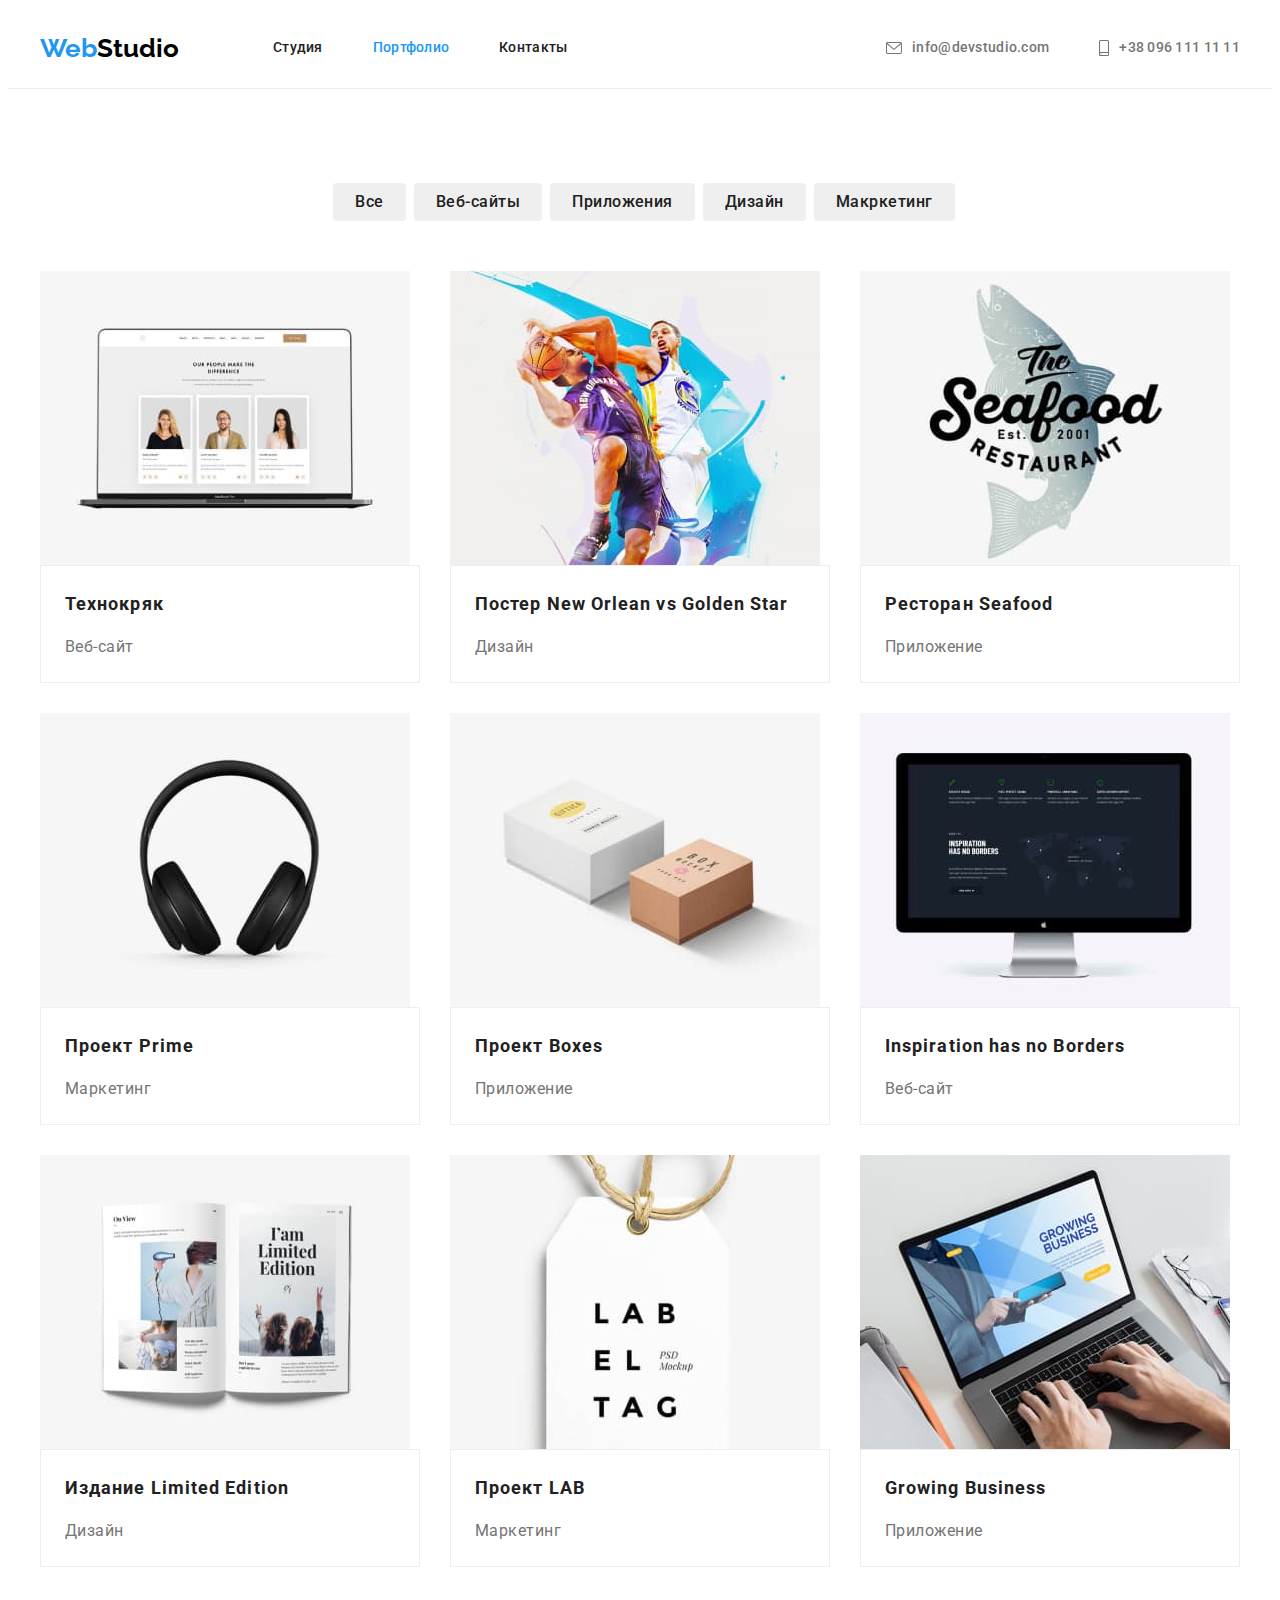
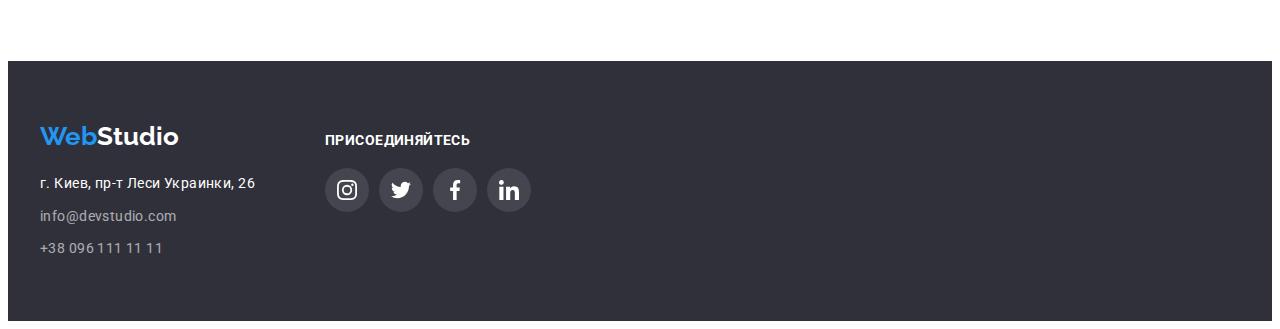
==== portfolio.html @ 66e165e0 "add files" ====
<!DOCTYPE html>
<html lang="ru">

<head>
    <meta charset="UTF-8">
    <meta http-equiv="X-UA-Compatible" content="IE=edge">
    <meta name="viewport" content="width=device-width, initial-scale=1.0">
    <title>Портфолио</title>
    <link rel="preconnect" href="https://fonts.googleapis.com">
    <link rel="preconnect" href="https://fonts.gstatic.com" crossorigin>
    <link
        href="https://fonts.googleapis.com/css2?family=Raleway:wght@700&family=Roboto:wght@400;500;700;900&display=swap"
        rel="stylesheet">
    <link rel="stylesheet" href="https://cdnjs.cloudflare.com/ajax/libs/modern-normalize/1.1.0/modern-normalize.min.css"
        integrity="sha512-wpPYUAdjBVSE4KJnH1VR1HeZfpl1ub8YT/NKx4PuQ5NmX2tKuGu6U/JRp5y+Y8XG2tV+wKQpNHVUX03MfMFn9Q=="
        crossorigin="anonymous" referrerpolicy="no-referrer" />
    <link rel="stylesheet" href="./css/styles.css">
</head>

<header class="header">
    <div class="container header-container">
        <nav class="navigation">
            <a href="./index.html" class="logo link"><span class="logo-blue">Web</span>Studio</a>
            <ul class="nav-list list">
                <li class="nav-list-item"><a href="./index.html" class="nav-list-link link">Студия</a></li>
                <li class="nav-list-item"><a href="./portfolio.html" class="nav-list-link link current">Портфолио</a>
                </li>
                <li class="nav-list-item"><a href="" class="nav-list-link link">Контакты</a></li>
            </ul>
        </nav>
        <ul class="contacts-list list">
            <li class="contacts-list-item"><a class="contacts-list-link link mail" href="mailto:info@devstudio.com">
                    <svg class="icon-contacts" width="16" height="12">
                        <use href="./images/sprite.svg#e-mail"></use>
                    </svg>info@devstudio.com</a></li>
            <li class="contacts-list-item"><a class="contacts-list-link link" href="tel:+380961111111">
                    <svg class="icon-contacts" width="10" height="16">
                        <use href="./images/sprite.svg#smartphone"></use>
                    </svg>
                    +38 096 111
                    11
                    11</a></li>
        </ul>
    </div>
</header>
<main class="portfolio-page">
    <section class="portfolio section">
        <div class="portfolio container">
            <h1 class="main-title visually-hidden">Портфолио</h1>
            <div class="portfolio-filtr">
                <ul class="portfolio-filtr-list list">
                    <li class="portfolio-filtr-list-item"><button class="filter-button button"
                            type="button">Все</button>
                    </li>
                    <li class="portfolio-filtr-list-item"><button class="filter-button button"
                            type="button">Веб-сайты</button>
                    </li>
                    <li class="portfolio-filtr-list-item"><button class="filter-button button"
                            type="button">Приложения</button>
                    </li>
                    <li class="portfolio-filtr-list-item"><button class="filter-button button"
                            type="button">Дизайн</button>
                    </li>
                    <li class="portfolio-filtr-list-item"><button class="filter-button button"
                            type="button">Макркетинг</button>
                    </li>
                </ul>
            </div>
            <div class="portfolio-content">
                <ul class="portfolio-list list">
                    <li class="portfolio-list-item">
                        <a href="" class="portfolio-list-link link">
                            <img class="portfolio-img" src="./images/portfolio-01.jpg" alt="Ноутбук" width="370"
                                height="294">
                            <div class="portfolio-content-wrapper">
                                <h2 class="portfolio-subtitle">Технокряк</h2>
                                <p class="portfolio-description">Веб-сайт</p>
                            </div>
                        </a>
                    </li>
                    <li class="portfolio-list-item">
                        <a href="" class="portfolio-list-link link">
                            <img class="portfolio-img" src="./images/portfolio-02.jpg"
                                alt="Постер с двумя баскетболистами" width="370" height="294">
                            <div class="portfolio-content-wrapper">
                                <h2 class="portfolio-subtitle">Постер <span lang="en">New Orlean vs Golden Star</span>
                                </h2>
                                <p class="portfolio-description">Дизайн</p>
                            </div>
                        </a>


                    </li>
                    <li class="portfolio-list-item">
                        <a href="" class="portfolio-list-link link">
                            <img class="portfolio-img" src="./images/portfolio-03.jpg" alt="Логотип рыбного ресторана"
                                width="370" height="294">
                            <div class="portfolio-content-wrapper">
                                <h2 class="portfolio-subtitle">Ресторан <span lang="en">Seafood</span> </h2>
                                <p class="portfolio-description">Приложение</p>
                            </div>
                        </a>


                    </li>
                    <li class="portfolio-list-item">
                        <a href="" class="portfolio-list-link link">
                            <img class="portfolio-img" src="./images/portfolio-04.jpg" alt="Наушники" width="370"
                                height="294">
                            <div class="portfolio-content-wrapper">
                                <h2 class="portfolio-subtitle">Проект <span lang="en">Prime</span></h2>
                                <p class="portfolio-description">Маркетинг</p>
                            </div>
                        </a>
                    </li>
                    <li class="portfolio-list-item">
                        <a href="" class="portfolio-list-link link">
                            <img class="portfolio-img" src="./images/portfolio-05.jpg" alt="Две картонные коробки"
                                width="370" height="294">
                            <div class="portfolio-content-wrapper">
                                <h2 class="portfolio-subtitle">Проект <span lang="en">Boxes</span></h2>
                                <p class="portfolio-description">Приложение</p>
                            </div>
                        </a>
                    </li>
                    <li class="portfolio-list-item">
                        <a href="" class="portfolio-list-link link">
                            <img class="portfolio-img" src="./images/portfolio-06.jpg" alt="Монитор" width="370"
                                height="294">

                            <div class="portfolio-content-wrapper">
                                <h2 class="portfolio-subtitle" lang="en">Inspiration has no Borders</h2>
                                <p class="portfolio-description"> Веб-сайт</p>
                            </div>
                        </a>
                    </li>
                    <li class="portfolio-list-item">
                        <a href="" class="portfolio-list-link link">
                            <img class="portfolio-img" src="./images/portfolio-07.jpg" alt="Раскрытый журнал"
                                width="370" height="294">
                            <div class="portfolio-content-wrapper">
                                <h2 class="portfolio-subtitle">Издание <span lang="en">Limited Edition</span></h2>
                                <p class="portfolio-description">Дизайн</p>
                            </div>
                        </a>
                    </li>
                    <li class="portfolio-list-item">
                        <a href="" class="portfolio-list-link link">
                            <img class="portfolio-img" src="./images/portfolio-08.jpg" alt="Этикетка" width="370"
                                height="294">
                            <div class="portfolio-content-wrapper">
                                <h2 class="portfolio-subtitle">Проект <span lang="en">LAB</span> </h2>
                                <p class="portfolio-description">Маркетинг</p>
                            </div>
                        </a>
                    </li>
                    <li class="portfolio-list-item">
                        <a href="" class="portfolio-list-link link">
                            <img class="portfolio-img" src="./images/portfolio-09.jpg"
                                alt="Мужские руки печатают на ноутбуке" width="370" height="294">
                            <div class="portfolio-content-wrapper">
                                <h2 class="portfolio-subtitle" lang="en">Growing Business</h2>
                                <p class="portfolio-description">Приложение</p>
                            </div>
                        </a>
                    </li>
                </ul>
            </div>
        </div>
    </section>
</main>
<footer class="footer">
    <div class="footer-container container">
        <div class="contact-container">
            <a href="./index.html" class="logo-footer link"><span class="logo-blue">Web</span>Studio</a>
            <address class="address">
                <ul class="address-list list">
                    <li class="address-list-item">
                        <a class="address-list-link link" href="https://goo.gl/maps/PEtUD6FRup9HMeJw8" target="_blank"
                            rel="noopener noreferrer">г. Киев,
                            пр-т Леси Украинки, 26</a>
                    </li>
                    <li class="footer-list-item"><a class="address-list-link link address-opacity"
                            href="mailto:info@devstudio.com">info@devstudio.com</a></li>
                    <li class="footer-list-item"><a class="address-list-link link address-opacity"
                            href="tel:+380961111111">+38 096 111 11 11</a></li>
                </ul>
            </address>
        </div>
        <div class="join-us-container">
            <h2 class="join-us-title title">Присоединяйтесь</h2>
            <ul class="join-us-list list">
                <li class="join-us-list-item">
                    <a href="" class="join-us-list-link">
                        <svg class="icon-join-us" width="20" height="20">
                            <use href="./images/sprite.svg#instagram"></use>
                        </svg>
                    </a>
                </li>
                <li class="join-us-list-item">
                    <a href="" class="join-us-list-link">
                        <svg class="icon-join-us" width="20" height="20">
                            <use href="./images/sprite.svg#twitter"></use>
                        </svg>
                    </a>
                </li>
                <li class="join-us-list-item">
                    <a href="" class="join-us-list-link">
                        <svg class="icon-join-us" width="20" height="20">
                            <use href="./images/sprite.svg#facebook"></use>
                        </svg>
                    </a>
                </li>
                <li class="join-us-list-item">
                    <a href="" class="join-us-list-link">
                        <svg class="icon-join-us" width="20" height="20">
                            <use href="./images/sprite.svg#linkedin"></use>
                        </svg>
                    </a>
                </li>
            </ul>
        </div>
    </div>
</footer>
</body>

</html>
---- css/styles.css ----
:root {
    --primary-font-family: 'Roboto', sans-serif;
    --secondary-font-famile: 'Raleway', sans-serif;
    --primary-txt-color: #757575;
    --title-txt-color: #212121;
    --primary-white-color: #ffffff;
    --accent-color: #2196f3;
    --button-hover: #188ce8;
    --primary-black-color: #000;
    --bg-color-hero-footer: #2f303a;
    --secondary-bg-color: #f5f4fa;
    --main-icon-color: #afb1b8;
}
body {
    font-family: 'Roboto', sans-serif;
    color: var(--primary-txt-color);
}
h1,
h2,
h3,
h4,
h5,
h6,
p {
    margin-top: 0;
    margin-bottom: 0;
}

ul,
ol {
    margin-top: 0;
    margin-bottom: 0;
    padding-left: 0;
}

img {
    display: block;
    max-width: 100%;
    height: auto;
}

.link {
    text-decoration: none;
}
.list {
    list-style: none;
}
.section {
    padding-top: 94px;
    padding-bottom: 94px;
}
.container {
    width: 1200px;
    padding-left: 15px;
    padding-right: 15px;
    margin-left: auto;
    margin-right: auto;
}
.button {
    font-family: inherit;
    cursor: pointer;
    border-style: none;
    border-radius: 4px;
}

.header {
    background-color: var(--primary-white-color);
    padding-top: 24px;
    padding-bottom: 24px;
    border-bottom: 1px solid #ececec;
}

.header-container {
    display: flex;
    align-items: center;
}
.logo {
    font-family: Raleway;
    font-weight: 700;
    font-size: 26px;
    line-height: 1.19;
    color: var(--primary-black-color);
    margin-right: 94px;
}
.logo-blue {
    color: var(--accent-color);
}
.navigation {
    display: flex;
    align-items: center;
}
.nav-list {
    display: flex;
    align-items: center;
}

.nav-list-item:not(:last-child) {
    margin-right: 50px;
}
.nav-list-link {
    display: block;
    padding-top: 8px;
    padding-bottom: 8px;
    font-weight: 500;
    font-size: 14px;
    line-height: 1.14;
    letter-spacing: 0.02em;
    color: var(--title-txt-color);
}
.nav-list-link:hover,
.nav-list-link:focus {
    color: var(--accent-color);
}
.current {
    color: var(--accent-color);
}
.contacts-list {
    display: flex;
    align-items: center;
    margin-left: auto;
}
.contacts-list-item:not(:last-child) {
    margin-right: 50px;
}
.contacts-list-link {
    display: flex;
    justify-content: center;
    align-items: center;
    padding-top: 8px;
    padding-bottom: 8px;
    font-weight: 500;
    font-size: 14px;
    line-height: 1.14;
    letter-spacing: 0.02em;
    color: var(--primary-txt-color);
}
.contacts-list-link:hover,
.contacts-list-link:focus {
    color: var(--accent-color);
}
.icon-contacts {
    margin-right: 10px;
    fill: currentColor;
}
.icon-contacts:hover,
.icon-contacts:focus {
    fill: currentColor;
}

.hero-section {
    background-image: linear-gradient(rgba(47, 48, 58, 0.4), rgba(47, 48, 58, 0.4)),
        url('../images/bg-hero.jpg');
    background-color: #c4c4c4;
    background-size: 1600px 600px;
    background-position: center;
    background-repeat: no-repeat;
    padding-top: 200px;
    padding-bottom: 200px;
}

.main-title {
    margin-left: auto;
    margin-right: auto;
    margin-bottom: 30px;
    max-width: 700px;
    font-weight: 900;
    font-size: 44px;
    line-height: 1.36;
    text-align: center;
    letter-spacing: 0.06em;
    text-transform: uppercase;
    color: var(--primary-white-color);
    background-color: var(--bg--hero-footer);
}
.modal-button {
    display: flex;
    margin-left: auto;
    margin-right: auto;
    min-width: 200px;
    padding: 10px 32px;
    font-weight: 700;
    font-size: 16px;
    line-height: 1.87;
    align-items: center;
    text-align: center;
    letter-spacing: 0.06em;
    background-color: var(--accent-color);
    color: var(--primary-white-color);
}
.modal-button:hover,
.modal-button:focus {
    background-color: var(--button-hover);
}
.title {
    margin-bottom: 50px;
    font-weight: 700;
    font-size: 36px;
    line-height: 1.17;
    text-align: center;
    letter-spacing: 0.03em;
    color: var(--title-txt-color);
}
.visually-hidden {
    position: absolute;
    width: 1px;
    height: 1px;
    margin: -1px;
    border: 0;
    padding: 0;
    white-space: nowrap;
    clip-path: inset(100%);
    clip: rect(0 0 0 0);
    overflow: hidden;
}
.advantages.section {
    padding-bottom: 0;
}

.advantages-list {
    display: flex;
    flex-direction: row;
    flex-wrap: wrap;
}
.advantages-icon-container {
    display: flex;
    align-items: center;
    justify-content: center;
    margin-bottom: 30px;
    width: 270px;
    height: 120px;
    background-color: var(--secondary-bg-color);
}
.advantages-icon-container:not(:last-child) {
    margin-right: 30px;
}
.icon-advantages {
    padding-right: auto;
    padding-left: auto;
}
.advantages-list-item {
    max-width: 270px;
    flex-basis: calc((100% - 30px) / 4);
}
.advantages-list-item:not(:last-child) {
    margin-right: 30px;
}

.advantages-subtitle {
    margin-bottom: 10px;
    font-weight: 700;
    font-size: 14px;
    line-height: 1.14;
    letter-spacing: 0.03em;
    text-transform: uppercase;
    color: var(--title-txt-color);
}
.advantages-description {
    font-size: 14px;
    line-height: 1.71;
    letter-spacing: 0.03em;
}

.employment-list {
    display: flex;
    flex-direction: row;
}
.employment-list-item {
    flex-basis: calc((100% - 30px) / 3);
}
.employment-list-item:not(:last-child) {
    margin-right: 30px;
}
.team {
    background-color: var(--secondary-bg-color);
}

.team-list {
    display: flex;
    flex-direction: row;
}
.team-list-item {
    flex-basis: calc((100% - 30px) / 4);
}
.team-list-item:not(:last-child) {
    margin-right: 30px;
}
.team-content-wrapper {
    padding-top: 30px;
    padding-bottom: 30px;
    padding-left: 32px;
    padding-right: 32px;
    background: #ffffff;
    box-shadow: 0px 1px 3px #0000001f, 0px 1px 1px #00000024, 0px 2px 1px #00000033;
    border-radius: 0px 0px 4px 4px;
}
.team-subtitle {
    margin-bottom: 10px;
    font-weight: 500;
    font-size: 16px;
    line-height: 1.19;
    text-align: center;
    letter-spacing: 0.03em;
    color: var(--title-txt-color);
}
.team-description {
    padding-bottom: 16px;
    font-size: 16px;
    line-height: 1.19;
    text-align: center;
    letter-spacing: 0.03em;
}
.social-list {
    display: flex;
    justify-content: space-between;
}
.social-list-link {
    display: flex;
    align-items: center;
    justify-content: center;
    width: 44px;
    height: 44px;
    background-color: #ffffff;
    border-radius: 50%;
}

.social-list-icon {
    fill: var(--main-icon-color);
}

.social-list-link:hover,
.social-list-link:focus {
    background-color: var(--accent-color);
}

.social-list-link:hover .social-list-icon,
.social-list-link:focus .social-list-icon {
    fill: var(--primary-white-color);
}
.clients-list {
    display: flex;
    flex-wrap: nowrap;
    justify-content: space-between;
}
.clients-list-link {
    display: flex;
    align-items: center;
    justify-content: center;
    width: 170px;
    height: 92px;
    border: 1px solid var(--main-icon-color);
    border-radius: 4px;
}
.icon-clients {
    fill: var(--main-icon-color);
}
.clients-list-link:hover,
.clients-list-link:focus {
    border-color: var(--accent-color);
}
.clients-list-link:hover .icon-clients,
.clients-list-link:focus .icon-clients {
    fill: var(--accent-color);
}
.footer {
    padding-top: 60px;
    padding-bottom: 60px;
    background-color: var(--bg-color-hero-footer);
}
.footer-container {
    display: flex;
    justify-content: flex-start;
    align-items: baseline;
}

.logo-footer {
    font-family: Raleway;
    font-weight: 700;
    font-size: 26px;
    line-height: 1.19;
    color: var(--primary-white-color);
}
.logo-footer .logo-blue {
    display: inline-block;
    margin-bottom: 20px;
}
.address-list-link {
    font-style: normal;
    font-size: 14px;
    line-height: 171%;
    letter-spacing: 0.03em;
    color: var(--primary-white-color);
}
.address-list-item,
.footer-list-item:not(:last-child) {
    margin-bottom: 9px;
}
.address-opacity {
    opacity: 60%;
}
.address-list-link:hover,
.address-list-link:focus {
    color: var(--accent-color);
}
.contact-container {
    padding-right: 70px;
}
.join-us-title {
    display: flex;
    margin-bottom: 0;
    margin-top: 0;
    padding-bottom: 20px;
    color: var(--primary-white-color);
    font-size: 14px;
    line-height: 1.17;
    text-transform: uppercase;
}
.join-us-list {
    display: flex;
    /* justify-content: space-between; */
}
.join-us-list-link {
    display: flex;
    align-items: center;
    justify-content: center;
    width: 44px;
    height: 44px;
    background-color: rgba(255, 255, 255, 0.1);
    border-radius: 50%;
}
.join-us-list-item:not(:last-child) {
    padding-right: 10px;
}
.icon-join-us {
    fill: var(--primary-white-color);
}
.join-us-list-link:hover,
.join-us-list-link:focus {
    background-color: var(--accent-color);
}
.portfolio-filtr {
    margin-bottom: 50px;
}
.portfolio-filtr-list {
    display: flex;
    flex-direction: row;
    justify-content: center;
    align-items: center;
}
.portfolio-filtr-list-item {
    margin-left: 8px;
}
.filter-button {
    padding: 6px 22px;
    font-weight: 500;
    font-size: 16px;
    line-height: 1.62;
    text-align: center;
    letter-spacing: 0.03em;
    color: var(--title-txt-color);
}
.filter-button:hover,
.filter-button:focus {
    background-color: var(--accent-color);
    color: var(--primary-white-color);
    box-shadow: 0px 3px 1px rgba(0, 0, 0, 0.1), 0px 1px 2px rgba(0, 0, 0, 0.08),
        0px 2px 2px rgba(0, 0, 0, 0.12);
}
.portfolio-list {
    display: flex;
    flex-wrap: wrap;
    flex-direction: row;
    margin-bottom: -30px;
    margin-right: -30px;
}
.portfolio-list-link {
    display: block;
    cursor: pointer;
}
.portfolio-list-link:hover,
.portfolio-list-link:focus {
    border: 1px solid #eeeeee;
    box-sizing: border-box;
    box-shadow: 0px 1px 1px rgba(0, 0, 0, 0.12), 0px 4px 4px rgba(0, 0, 0, 0.06),
        1px 4px 6px rgba(0, 0, 0, 0.16);
}
.portfolio-list-item {
    flex-basis: calc((100% - 90px) / 3);
    margin-right: 30px;
    margin-bottom: 30px;
}

.portfolio-content-wrapper {
    padding: 20px 24px;
    border: 1px solid #eeeeee;
    box-sizing: border-box;
}
.portfolio-subtitle {
    margin-bottom: 10px;
    font-weight: 700;
    font-size: 18px;
    line-height: 2;
    letter-spacing: 0.06em;
    color: var(--title-txt-color);
}
.portfolio-description {
    font-size: 16px;
    line-height: 1.87;
    letter-spacing: 0.03em;
    color: var(--primary-txt-color);
}
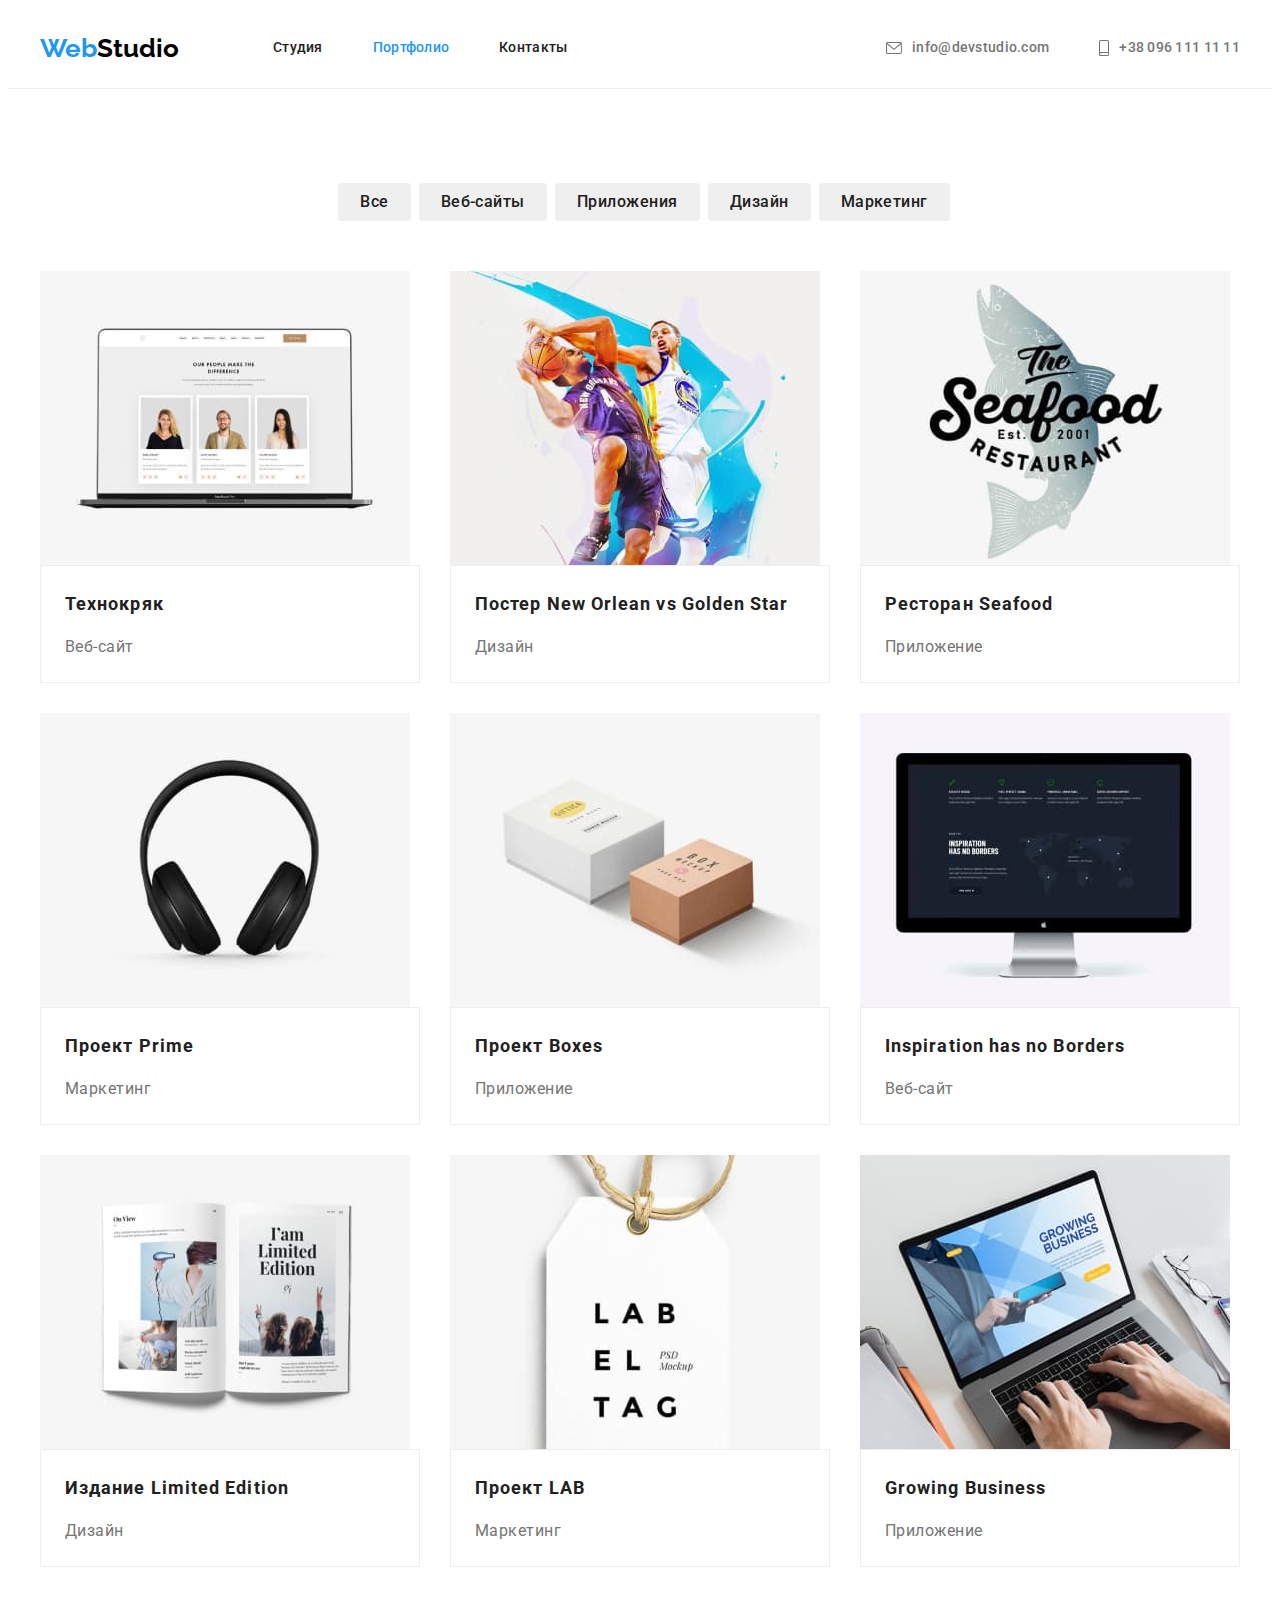
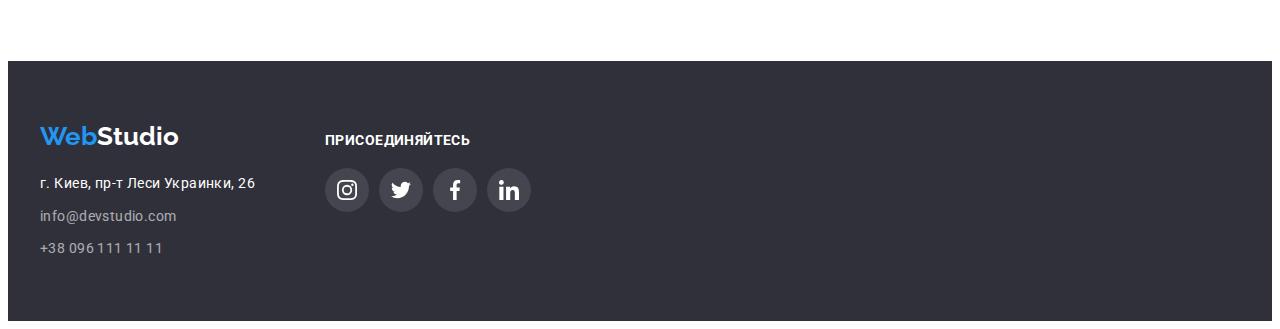
==== commit fb608904: "hw-5  add modal, animation" ====
--- a/portfolio.html
+++ b/portfolio.html
@@ -62,7 +62,7 @@
                             type="button">Дизайн</button>
                     </li>
                     <li class="portfolio-filtr-list-item"><button class="filter-button button"
-                            type="button">Макркетинг</button>
+                            type="button">Маркетинг</button>
                     </li>
                 </ul>
             </div>
--- a/css/styles.css
+++ b/css/styles.css
@@ -106,6 +106,7 @@
     line-height: 1.14;
     letter-spacing: 0.02em;
     color: var(--title-txt-color);
+    transition: color 250ms cubic-bezier(0.4, 0, 0.2, 1);
 }
 .nav-list-link:hover,
 .nav-list-link:focus {
@@ -133,6 +134,7 @@
     line-height: 1.14;
     letter-spacing: 0.02em;
     color: var(--primary-txt-color);
+    transition: color 250ms cubic-bezier(0.4, 0, 0.2, 1);
 }
 .contacts-list-link:hover,
 .contacts-list-link:focus {
@@ -186,6 +188,7 @@
     letter-spacing: 0.06em;
     background-color: var(--accent-color);
     color: var(--primary-white-color);
+    transition: background-color 250ms cubic-bezier(0.4, 0, 0.2, 1);
 }
 .modal-button:hover,
 .modal-button:focus {
@@ -321,6 +324,8 @@
     height: 44px;
     background-color: #ffffff;
     border-radius: 50%;
+    transition: background-color 250ms cubic-bezier(0.4, 0, 0.2, 1), 
+    fiil 250ms cubic-bezier(0.4, 0, 0.2, 1) ;
 }
 
 .social-list-icon {
@@ -349,9 +354,12 @@
     height: 92px;
     border: 1px solid var(--main-icon-color);
     border-radius: 4px;
+    transition: border-color 500ms cubic-bezier(0.4, 0, 0.2, 1);
 }
 .icon-clients {
     fill: var(--main-icon-color);
+    transition: fill 250ms cubic-bezier(0.4, 0, 0.2, 1);
+    
 }
 .clients-list-link:hover,
 .clients-list-link:focus {
@@ -389,6 +397,7 @@
     line-height: 171%;
     letter-spacing: 0.03em;
     color: var(--primary-white-color);
+    transition: color 250ms cubic-bezier(0.4, 0, 0.2, 1);
 }
 .address-list-item,
 .footer-list-item:not(:last-child) {
@@ -426,6 +435,7 @@
     height: 44px;
     background-color: rgba(255, 255, 255, 0.1);
     border-radius: 50%;
+    transition: background-color 250ms cubic-bezier(0.4, 0, 0.2, 1);
 }
 .join-us-list-item:not(:last-child) {
     padding-right: 10px;
@@ -457,6 +467,8 @@
     text-align: center;
     letter-spacing: 0.03em;
     color: var(--title-txt-color);
+    transition: background-color 250ms cubic-bezier(0.4, 0, 0.2, 1),
+    color 250ms cubic-bezier(0.4, 0, 0.2, 1), box-shadow 250ms cubic-bezier(0.4, 0, 0.2, 1);
 }
 .filter-button:hover,
 .filter-button:focus {
@@ -475,6 +487,7 @@
 .portfolio-list-link {
     display: block;
     cursor: pointer;
+    transition: box-shadow 250ms cubic-bezier(0.4, 0, 0.2, 1);
 }
 .portfolio-list-link:hover,
 .portfolio-list-link:focus {
@@ -508,3 +521,49 @@
     letter-spacing: 0.03em;
     color: var(--primary-txt-color);
 }
+.backdrop {
+    position: fixed;
+    top: 0;
+    left: 0;
+    width: 100vw;
+    height: 100vh;
+    background-color:rgba(0, 0, 0, 0.2);
+    opacity: 1;
+       transition: opacity 500ms cubic-bezier(0.4, 0, 0.2, 1),
+    visibility 500ms cubic-bezier(0.4, 0, 0.2, 1);
+}
+.backdrop.is-hidden{
+    opacity: 0;
+    visibility: hidden;
+    pointer-events: none;
+    
+}
+.backdrop.is-hidden .modal{
+    transform: translate(-50%, -50%) scale(2);
+}
+.modal {
+    position: absolute;
+    top: 50%;
+    left: 50%;
+  
+    width: 528px;
+    height: 580px;
+    background-color: var(--primary-white-color);
+    transform: translate(-50%, -50%) scale(1);
+    transition: transform 500ms cubic-bezier(0.4, 0, 0.2, 1);
+}
+.modal-close-btn{
+    position: absolute;
+    top: 8px;
+    right: 8px;
+    display: flex;
+    justify-content: center;
+    align-items: center;
+    width: 30px;
+    height: 30px;
+    border-radius: 50%;
+    border: 1px solid rgba(0, 0, 0, 0.1);
+    background-color: transparent;
+    padding: 0;
+    cursor: pointer;
+}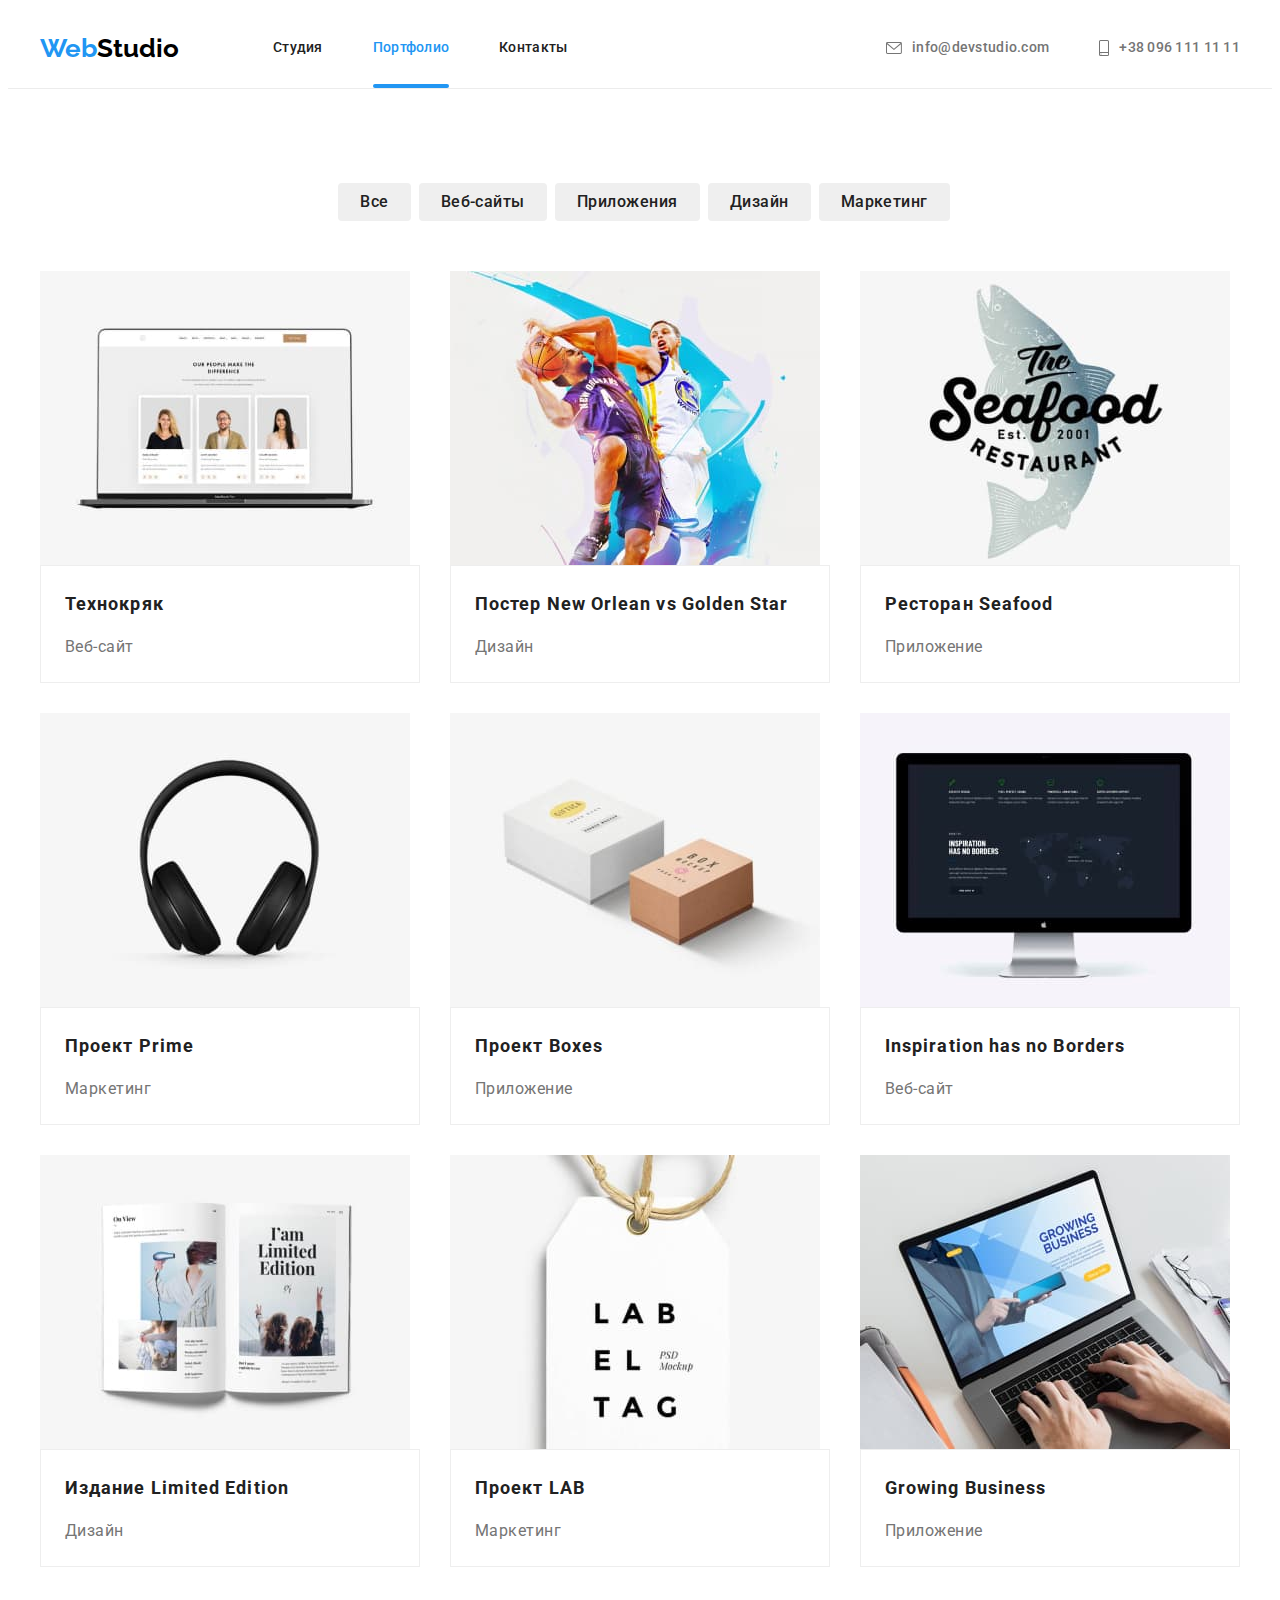
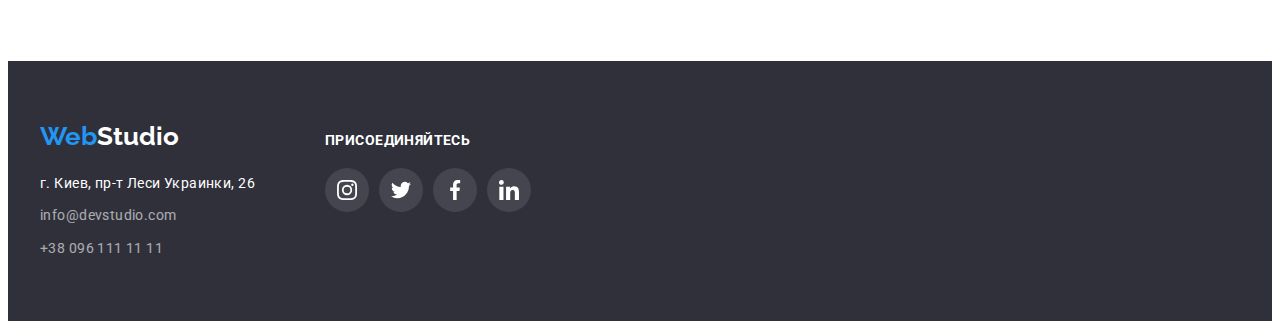
==== commit 575c5f07: "hw-5 ver 1.0" ====
--- a/portfolio.html
+++ b/portfolio.html
@@ -70,8 +70,14 @@
                 <ul class="portfolio-list list">
                     <li class="portfolio-list-item">
                         <a href="" class="portfolio-list-link link">
-                            <img class="portfolio-img" src="./images/portfolio-01.jpg" alt="Ноутбук" width="370"
-                                height="294">
+                            <div class="portfolio-list-link-wrapper">
+                                <img class="portfolio-img" src="./images/portfolio-01.jpg" alt="Ноутбук" width="370"
+                                    height="294">
+                                <p class="overlay-portfolio">Технокряк - это современная площадка распространения
+                                    коронавируса.
+                                    Компании используют эту платформу для цифрового шпионажа и атак на защищённые
+                                    сервера конкурентов. </p>
+                            </div>
                             <div class="portfolio-content-wrapper">
                                 <h2 class="portfolio-subtitle">Технокряк</h2>
                                 <p class="portfolio-description">Веб-сайт</p>
@@ -80,8 +86,14 @@
                     </li>
                     <li class="portfolio-list-item">
                         <a href="" class="portfolio-list-link link">
-                            <img class="portfolio-img" src="./images/portfolio-02.jpg"
-                                alt="Постер с двумя баскетболистами" width="370" height="294">
+                            <div class="portfolio-list-link-wrapper">
+                                <img class="portfolio-img" src="./images/portfolio-02.jpg"
+                                    alt="Постер с двумя баскетболистами" width="370" height="294">
+                                <p class="overlay-portfolio">Технокряк - это современная площадка распространения
+                                    коронавируса.
+                                    Компании используют эту платформу для цифрового шпионажа и атак на защищённые
+                                    сервера конкурентов. </p>
+                            </div>
                             <div class="portfolio-content-wrapper">
                                 <h2 class="portfolio-subtitle">Постер <span lang="en">New Orlean vs Golden Star</span>
                                 </h2>
@@ -93,8 +105,14 @@
                     </li>
                     <li class="portfolio-list-item">
                         <a href="" class="portfolio-list-link link">
-                            <img class="portfolio-img" src="./images/portfolio-03.jpg" alt="Логотип рыбного ресторана"
-                                width="370" height="294">
+                            <div class="portfolio-list-link-wrapper">
+                                <img class="portfolio-img" src="./images/portfolio-03.jpg"
+                                    alt="Логотип рыбного ресторана" width="370" height="294">
+                                <p class="overlay-portfolio">Технокряк - это современная площадка распространения
+                                    коронавируса.
+                                    Компании используют эту платформу для цифрового шпионажа и атак на защищённые
+                                    сервера конкурентов. </p>
+                            </div>
                             <div class="portfolio-content-wrapper">
                                 <h2 class="portfolio-subtitle">Ресторан <span lang="en">Seafood</span> </h2>
                                 <p class="portfolio-description">Приложение</p>
@@ -105,8 +123,14 @@
                     </li>
                     <li class="portfolio-list-item">
                         <a href="" class="portfolio-list-link link">
-                            <img class="portfolio-img" src="./images/portfolio-04.jpg" alt="Наушники" width="370"
-                                height="294">
+                            <div class="portfolio-list-link-wrapper">
+                                <img class="portfolio-img" src="./images/portfolio-04.jpg" alt="Наушники" width="370"
+                                    height="294">
+                                <p class="overlay-portfolio">Технокряк - это современная площадка распространения
+                                    коронавируса.
+                                    Компании используют эту платформу для цифрового шпионажа и атак на защищённые
+                                    сервера конкурентов. </p>
+                            </div>
                             <div class="portfolio-content-wrapper">
                                 <h2 class="portfolio-subtitle">Проект <span lang="en">Prime</span></h2>
                                 <p class="portfolio-description">Маркетинг</p>
@@ -115,8 +139,14 @@
                     </li>
                     <li class="portfolio-list-item">
                         <a href="" class="portfolio-list-link link">
-                            <img class="portfolio-img" src="./images/portfolio-05.jpg" alt="Две картонные коробки"
-                                width="370" height="294">
+                            <div class="portfolio-list-link-wrapper">
+                                <img class="portfolio-img" src="./images/portfolio-05.jpg" alt="Две картонные коробки"
+                                    width="370" height="294">
+                                <p class="overlay-portfolio">Технокряк - это современная площадка распространения
+                                    коронавируса.
+                                    Компании используют эту платформу для цифрового шпионажа и атак на защищённые
+                                    сервера конкурентов. </p>
+                            </div>
                             <div class="portfolio-content-wrapper">
                                 <h2 class="portfolio-subtitle">Проект <span lang="en">Boxes</span></h2>
                                 <p class="portfolio-description">Приложение</p>
@@ -125,9 +155,14 @@
                     </li>
                     <li class="portfolio-list-item">
                         <a href="" class="portfolio-list-link link">
-                            <img class="portfolio-img" src="./images/portfolio-06.jpg" alt="Монитор" width="370"
-                                height="294">
-
+                            <div class="portfolio-list-link-wrapper">
+                                <img class="portfolio-img" src="./images/portfolio-06.jpg" alt="Монитор" width="370"
+                                    height="294">
+                                <p class="overlay-portfolio">Технокряк - это современная площадка распространения
+                                    коронавируса.
+                                    Компании используют эту платформу для цифрового шпионажа и атак на защищённые
+                                    сервера конкурентов. </p>
+                            </div>
                             <div class="portfolio-content-wrapper">
                                 <h2 class="portfolio-subtitle" lang="en">Inspiration has no Borders</h2>
                                 <p class="portfolio-description"> Веб-сайт</p>
@@ -136,8 +171,14 @@
                     </li>
                     <li class="portfolio-list-item">
                         <a href="" class="portfolio-list-link link">
-                            <img class="portfolio-img" src="./images/portfolio-07.jpg" alt="Раскрытый журнал"
-                                width="370" height="294">
+                            <div class="portfolio-list-link-wrapper">
+                                <img class="portfolio-img" src="./images/portfolio-07.jpg" alt="Раскрытый журнал"
+                                    width="370" height="294">
+                                <p class="overlay-portfolio">Технокряк - это современная площадка распространения
+                                    коронавируса.
+                                    Компании используют эту платформу для цифрового шпионажа и атак на защищённые
+                                    сервера конкурентов. </p>
+                            </div>
                             <div class="portfolio-content-wrapper">
                                 <h2 class="portfolio-subtitle">Издание <span lang="en">Limited Edition</span></h2>
                                 <p class="portfolio-description">Дизайн</p>
@@ -146,8 +187,14 @@
                     </li>
                     <li class="portfolio-list-item">
                         <a href="" class="portfolio-list-link link">
-                            <img class="portfolio-img" src="./images/portfolio-08.jpg" alt="Этикетка" width="370"
-                                height="294">
+                            <div class="portfolio-list-link-wrapper">
+                                <img class="portfolio-img" src="./images/portfolio-08.jpg" alt="Этикетка" width="370"
+                                    height="294">
+                                <p class="overlay-portfolio">Технокряк - это современная площадка распространения
+                                    коронавируса.
+                                    Компании используют эту платформу для цифрового шпионажа и атак на защищённые
+                                    сервера конкурентов. </p>
+                            </div>
                             <div class="portfolio-content-wrapper">
                                 <h2 class="portfolio-subtitle">Проект <span lang="en">LAB</span> </h2>
                                 <p class="portfolio-description">Маркетинг</p>
@@ -156,8 +203,14 @@
                     </li>
                     <li class="portfolio-list-item">
                         <a href="" class="portfolio-list-link link">
-                            <img class="portfolio-img" src="./images/portfolio-09.jpg"
-                                alt="Мужские руки печатают на ноутбуке" width="370" height="294">
+                            <div class="portfolio-list-link-wrapper">
+                                <img class="portfolio-img" src="./images/portfolio-09.jpg"
+                                    alt="Мужские руки печатают на ноутбуке" width="370" height="294">
+                                <p class="overlay-portfolio">Технокряк - это современная площадка распространения
+                                    коронавируса.
+                                    Компании используют эту платформу для цифрового шпионажа и атак на защищённые
+                                    сервера конкурентов. </p>
+                            </div>
                             <div class="portfolio-content-wrapper">
                                 <h2 class="portfolio-subtitle" lang="en">Growing Business</h2>
                                 <p class="portfolio-description">Приложение</p>
--- a/css/styles.css
+++ b/css/styles.css
@@ -10,6 +10,7 @@
     --bg-color-hero-footer: #2f303a;
     --secondary-bg-color: #f5f4fa;
     --main-icon-color: #afb1b8;
+    --main-timing-function: cubic-bezier(0.4, 0, 0.2, 1);
 }
 body {
     font-family: 'Roboto', sans-serif;
@@ -65,8 +66,6 @@
 
 .header {
     background-color: var(--primary-white-color);
-    padding-top: 24px;
-    padding-bottom: 24px;
     border-bottom: 1px solid #ececec;
 }
 
@@ -98,9 +97,10 @@
     margin-right: 50px;
 }
 .nav-list-link {
+    position: relative;
     display: block;
-    padding-top: 8px;
-    padding-bottom: 8px;
+    padding-top: 32px;
+    padding-bottom: 32px;
     font-weight: 500;
     font-size: 14px;
     line-height: 1.14;
@@ -112,6 +112,27 @@
 .nav-list-link:focus {
     color: var(--accent-color);
 }
+.nav-list-link.current::after{
+    content: '';
+    position: absolute;
+    display: block;
+    bottom: 0;
+    left: 0;
+    width: 100%;
+    height: 4px;
+    background-color: var(--accent-color);
+    border-radius: 2px;
+    animation: blue-line 250ms var(--main-timing-function) ;
+    }
+@keyframes blue-line{
+    0%{
+transform: scaleX(0) scaleY(0);
+    }
+    100%{
+    transform: scaleX(1) scaleY(1);
+    }
+}
+
 .current {
     color: var(--accent-color);
 }
@@ -134,7 +155,7 @@
     line-height: 1.14;
     letter-spacing: 0.02em;
     color: var(--primary-txt-color);
-    transition: color 250ms cubic-bezier(0.4, 0, 0.2, 1);
+    transition: color 250ms var(--main-timing-function);
 }
 .contacts-list-link:hover,
 .contacts-list-link:focus {
@@ -188,7 +209,7 @@
     letter-spacing: 0.06em;
     background-color: var(--accent-color);
     color: var(--primary-white-color);
-    transition: background-color 250ms cubic-bezier(0.4, 0, 0.2, 1);
+    transition: background-color 250ms var(--main-timing-function);
 }
 .modal-button:hover,
 .modal-button:focus {
@@ -273,6 +294,24 @@
 .employment-list-item:not(:last-child) {
     margin-right: 30px;
 }
+.employment-list-item-wrapper{
+    position: relative;
+}
+
+.overlay-employment{
+    position: absolute;
+    bottom: 0;
+    left: 0;
+    width: 100%;
+    height: 70px;
+    display: flex;
+    justify-content: center;
+    align-items: center;
+    background-color: rgba(47, 48, 58, 0.8);
+    color: var(--primary-white-color);
+    font-weight: 700;
+    text-transform: uppercase;
+}
 .team {
     background-color: var(--secondary-bg-color);
 }
@@ -324,7 +363,7 @@
     height: 44px;
     background-color: #ffffff;
     border-radius: 50%;
-    transition: background-color 250ms cubic-bezier(0.4, 0, 0.2, 1), 
+    transition: background-color 250ms var(--main-timing-function), 
     fiil 250ms cubic-bezier(0.4, 0, 0.2, 1) ;
 }
 
@@ -354,11 +393,11 @@
     height: 92px;
     border: 1px solid var(--main-icon-color);
     border-radius: 4px;
-    transition: border-color 500ms cubic-bezier(0.4, 0, 0.2, 1);
+    transition: border-color 500ms var(--main-timing-function);
 }
 .icon-clients {
     fill: var(--main-icon-color);
-    transition: fill 250ms cubic-bezier(0.4, 0, 0.2, 1);
+    transition: fill 250ms var(--main-timing-function);
     
 }
 .clients-list-link:hover,
@@ -397,7 +436,7 @@
     line-height: 171%;
     letter-spacing: 0.03em;
     color: var(--primary-white-color);
-    transition: color 250ms cubic-bezier(0.4, 0, 0.2, 1);
+    transition: color 250ms var(--main-timing-function);
 }
 .address-list-item,
 .footer-list-item:not(:last-child) {
@@ -435,7 +474,7 @@
     height: 44px;
     background-color: rgba(255, 255, 255, 0.1);
     border-radius: 50%;
-    transition: background-color 250ms cubic-bezier(0.4, 0, 0.2, 1);
+    transition: background-color 250ms var(--main-timing-function);
 }
 .join-us-list-item:not(:last-child) {
     padding-right: 10px;
@@ -467,8 +506,8 @@
     text-align: center;
     letter-spacing: 0.03em;
     color: var(--title-txt-color);
-    transition: background-color 250ms cubic-bezier(0.4, 0, 0.2, 1),
-    color 250ms cubic-bezier(0.4, 0, 0.2, 1), box-shadow 250ms cubic-bezier(0.4, 0, 0.2, 1);
+    transition: background-color 250ms var(--main-timing-function),
+    color 250ms var(--main-timing-function), box-shadow 250ms var(--main-timing-function);
 }
 .filter-button:hover,
 .filter-button:focus {
@@ -487,7 +526,7 @@
 .portfolio-list-link {
     display: block;
     cursor: pointer;
-    transition: box-shadow 250ms cubic-bezier(0.4, 0, 0.2, 1);
+    transition: box-shadow 250ms var(--main-timing-function);
 }
 .portfolio-list-link:hover,
 .portfolio-list-link:focus {
@@ -501,7 +540,30 @@
     margin-right: 30px;
     margin-bottom: 30px;
 }
-
+.portfolio-list-link-wrapper{
+    position: relative;
+    overflow: hidden;
+}
+
+.overlay-portfolio{
+    position: absolute;
+    top: 0;
+    left: 0;
+    width: 100%;
+    height: 100%;
+    background-color:rgba(33, 150, 243, 0.9);
+    color: var(--primary-white-color);
+    padding: 63px 24px;
+    font-size: 18px;
+    line-height: 1.55;
+    overflow: hidden;
+    transform: translateY(100%);
+    transition: transform 250ms var(--main-timing-function);
+    }
+    .portfolio-list-link:hover .overlay-portfolio,
+    .portfolio-list-link:focus .overlay-portfolio{
+    transform: translateY(0%);
+    }
 .portfolio-content-wrapper {
     padding: 20px 24px;
     border: 1px solid #eeeeee;
@@ -529,8 +591,8 @@
     height: 100vh;
     background-color:rgba(0, 0, 0, 0.2);
     opacity: 1;
-       transition: opacity 500ms cubic-bezier(0.4, 0, 0.2, 1),
-    visibility 500ms cubic-bezier(0.4, 0, 0.2, 1);
+    transition: opacity 500ms var(--main-timing-function),
+    visibility 500ms var(--main-timing-function);
 }
 .backdrop.is-hidden{
     opacity: 0;
@@ -545,12 +607,11 @@
     position: absolute;
     top: 50%;
     left: 50%;
-  
     width: 528px;
     height: 580px;
     background-color: var(--primary-white-color);
     transform: translate(-50%, -50%) scale(1);
-    transition: transform 500ms cubic-bezier(0.4, 0, 0.2, 1);
+    transition: transform 500ms var(--main-timing-function);
 }
 .modal-close-btn{
     position: absolute;
